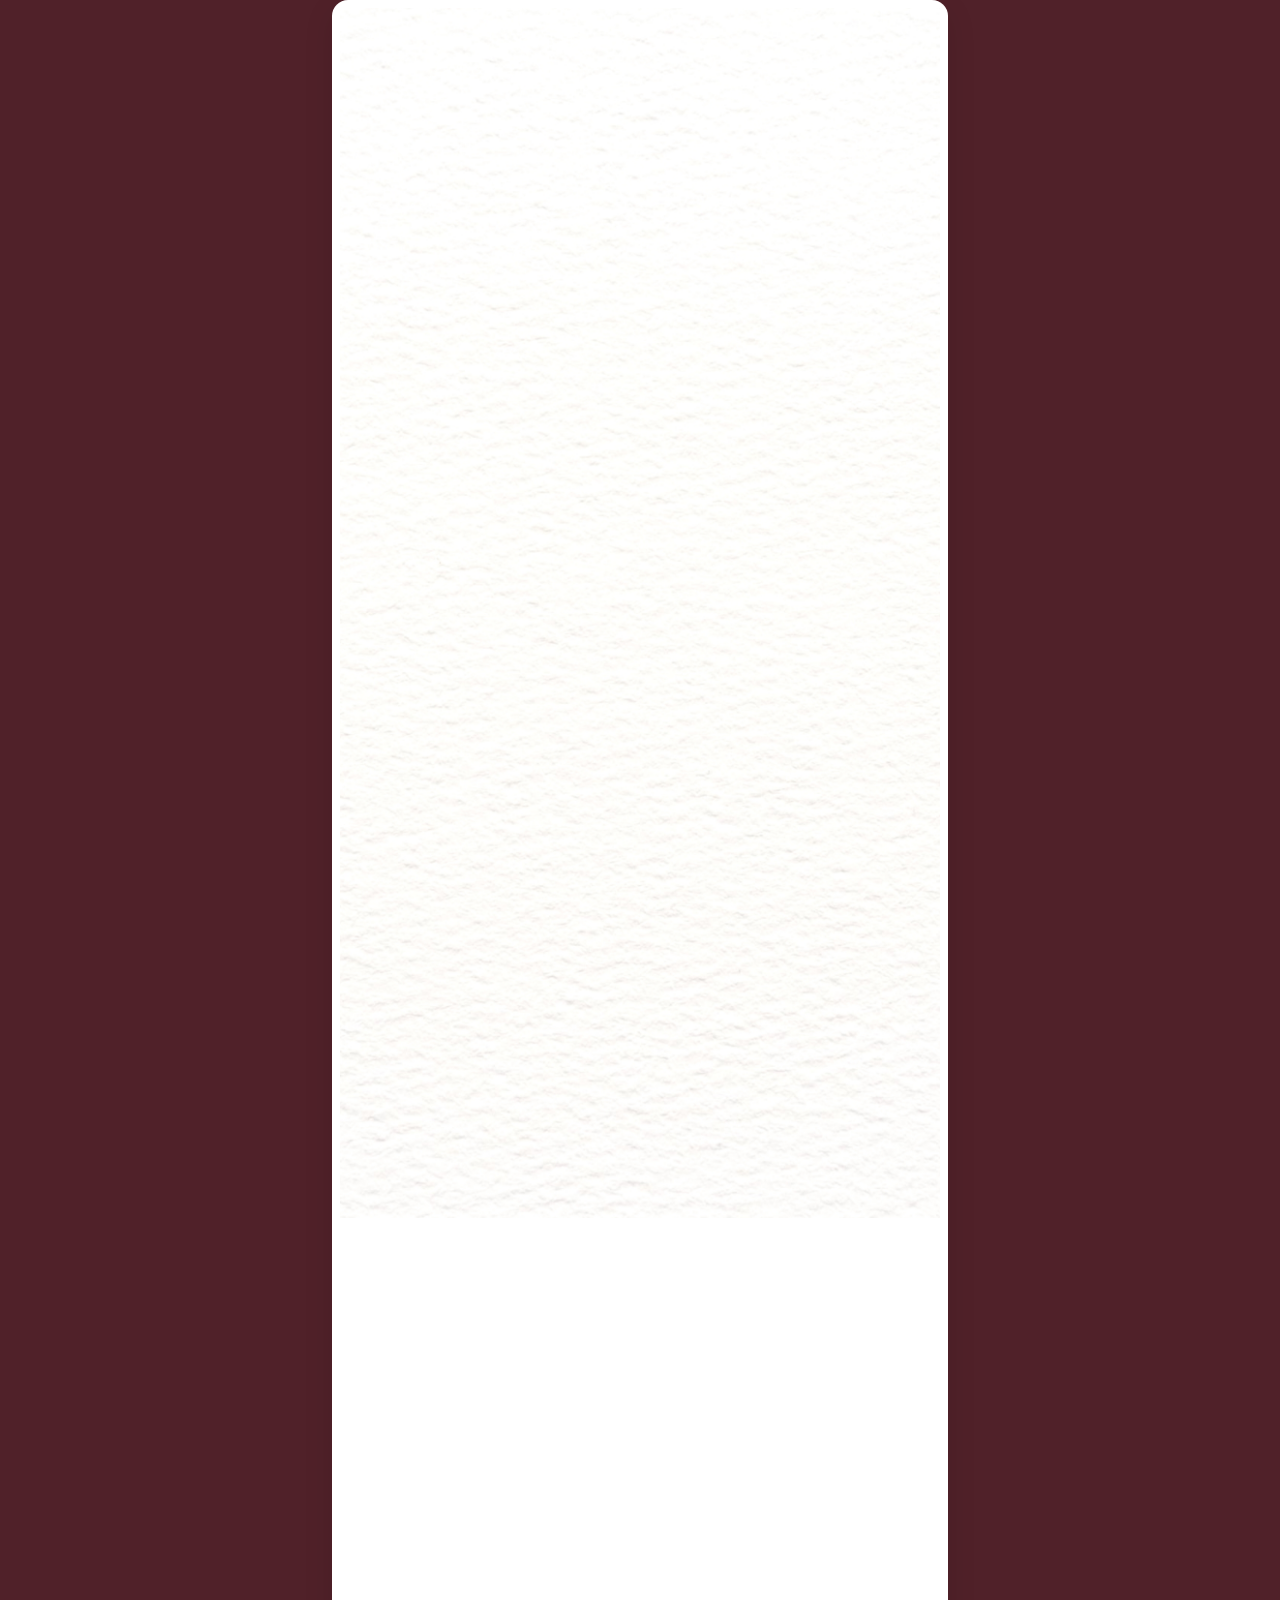
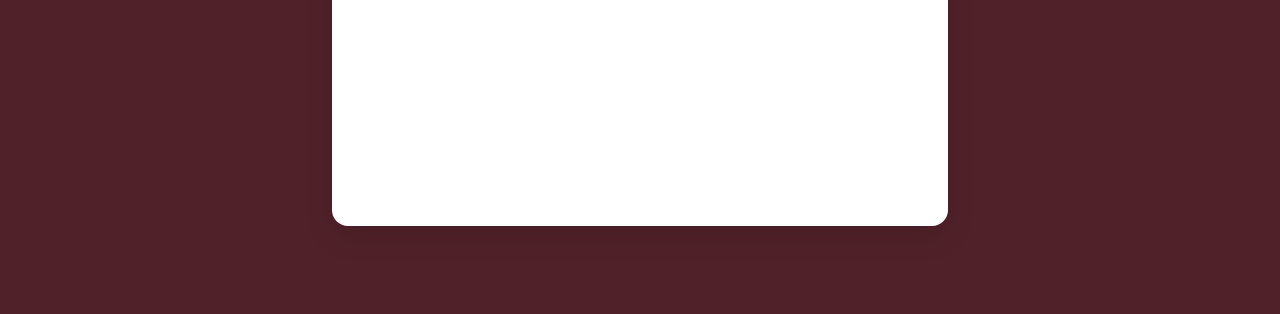
==== invite.html @ 8f1e995b "envelope animation" ====
<!DOCTYPE html>
<html lang="en">
<head>
    <meta charset="UTF-8">
    <meta name="viewport" content="width=device-width, initial-scale=1.0">
    <title>Wedding Invitation</title>
    <link href="https://fonts.googleapis.com/css2?family=Lora:wght@400;600&display=swap" rel="stylesheet">
    <link rel="stylesheet" href="style.css">
</head>
<body>
    <div class="invitation">
         <div style="position: relative; display: block; width: 100%;">
            <video autoplay muted playsinline style="display: block; width: 100%;" poster="assets/August-poster.jpg">
            <source src="assets/August.mp4" type="video/mp4">
            Your browser does not support the video tag.
            </video>
        </div>
    <div style="position: relative; display: block; width: 100%;">
    <video autoplay muted playsinline style="display: block; width: 100%;">
        <source src="assets/calendar.mp4" type="video/mp4">
        Your browser does not support the video tag.
    </video>

    <!-- Countdown overlaid on the video -->
    <div class="countdown-wrapper" style="
        position: absolute;
        bottom: 5%;
        left: 50%;
        transform: translateX(-50%);
        width: 90%;
    ">
        <div class="countdown">

            <div class="unit">
                <span class="number" id="days">00</span>
                <span class="label">Jours</span>
            </div>

            <span class="colon">:</span>

            <div class="unit">
                <span class="number" id="hours">00</span>
                <span class="label">Heures</span>
            </div>

            <span class="colon">:</span>

            <div class="unit">
                <span class="number" id="minutes">00</span>
                <span class="label">Minutes</span>
            </div>

            <span class="colon">:</span>

            <div class="unit">
                <span class="number" id="seconds">00</span>
                <span class="label">Secondes</span>
            </div>

        </div>
    </div>

</div>

<div style="position: relative; display: block; width: 100%;">
            <video autoplay muted playsinline style="display: block; width: 100%;">
            <source src="assets/local.mp4" type="video/mp4">
            Your browser does not support the video tag.
            </video>

            <div class="location" style="
        position: absolute;
        top: 12%;
        left: 50%;
        transform: translateX(-50%);
        width: 80%;
        aspect-ratio: 4 / 3;
        border-radius: 12px;
        overflow: hidden;
    ">
        <iframe
            src="https://www.google.com/maps/embed?pb=!1m16!1m11!1m3!1d300!2d10.2220329!3d36.8305578!2m2!1f0!2f90!3m2!1i1024!2i768!4f75!3m3!1m2!1s0x12fd3511fcdb24ff%3A0x1391b04218cc8630!2sLa%20Perle%20du%20Lac!4v1779731711032"
            width="100%"
            height="100%"
            style="border: 0; display: block;"
            allowfullscreen=""
            loading="lazy"
            referrerpolicy="no-referrer-when-downgrade">
        </iframe>
    </div>
        </div>


    </div>

    <script>
  // ── Set your wedding date here ──────────────────────────────
  const weddingDate = new Date('2026-08-16T18:00:00');
  // ────────────────────────────────────────────────────────────
 
  function pad(n) {
    return String(n).padStart(2, '0');
  }
 
  function tick() {
    const now  = new Date();
    const diff = weddingDate - now;
 
    if (diff <= 0) {
      document.getElementById('days').textContent    = '00';
      document.getElementById('hours').textContent   = '00';
      document.getElementById('minutes').textContent = '00';
      document.getElementById('seconds').textContent = '00';
      return;
    }
 
    const days    = Math.floor(diff / (1000 * 60 * 60 * 24));
    const hours   = Math.floor((diff % (1000 * 60 * 60 * 24)) / (1000 * 60 * 60));
    const minutes = Math.floor((diff % (1000 * 60 * 60)) / (1000 * 60));
    const seconds = Math.floor((diff % (1000 * 60)) / 1000);
 
    document.getElementById('days').textContent    = pad(days);
    document.getElementById('hours').textContent   = pad(hours);
    document.getElementById('minutes').textContent = pad(minutes);
    document.getElementById('seconds').textContent = pad(seconds);
  }
 
  tick();
  setInterval(tick, 1000);
</script>
</body>

</html>
---- style.css ----
body {
            font-family: 'Lora', serif;
            margin: 0;
            padding: 0;
            display: flex;
            justify-content: center;
            align-items: center;
            min-height: 100vh;
            background: #502129;
            color: #333;
        }
        .invitation {
            max-width: 600px;
            padding: 0.5rem;
            border-radius: 16px;
            background: #fff;
            /* background-image: url(bg.svg); */
            box-shadow: 0 10px 30px rgba(0,0,0,0.1);
            text-align: center;
        }
        h1 {
            margin-top: 0;
            color: #b77b65;
        }
        p {
            line-height: 1.6;
        }
        .details {
            margin: 1.5rem 0;
        }

 .countdown-wrapper {
      width: 100%;
      padding: clamp(1.2rem, 4vw, 2.2rem) clamp(1rem, 5vw, 3rem);
      box-sizing: border-box;
      color: #fff;
    }

    @keyframes riseUp {
    from {
        opacity: 0;
        transform: translateX(-50%) translateY(30px);
    }
    to {
        opacity: 1;
        transform: translateX(-50%) translateY(0);
    }
}

.countdown-wrapper {
    animation: riseUp 1s ease forwards;
    animation-delay: 1.5s;  /* ← change this to your desired delay */
    opacity: 0;           /* hidden before animation starts */
}

.location{
  animation: riseUp 1s ease forwards;
    animation-delay: 0.5s;  /* ← change this to your desired delay */
    opacity: 0;
}
 
    .countdown {
      display: grid;
      grid-template-columns: repeat(4, 1fr);
      gap: 0;
    }
 
    .unit {
      display: flex;
      flex-direction: column;
      align-items: center;
      gap: clamp(0.4rem, 1.5vw, 0.8rem);
    }
 
 
 
    .number {
      font-family: 'Lora', serif;
      font-size: clamp(2rem, 8vw, 4rem);
      font-weight: 400;
      line-height: 1;
      letter-spacing: -0.02em;
 
      /* ── Prevents layout shift when digits change width ── */
      font-variant-numeric: tabular-nums;
      font-feature-settings: "tnum";
 
      /* Fixed width so single digits don't cause reflow */
      min-width: 2.2ch;
      text-align: center;
    }
 
    .label {
      font-family: 'Lora', serif;
      font-size: clamp(0.45rem, 1.5vw, 0.7rem);
      font-weight: 500;
      letter-spacing: 0.2em;
      text-transform: uppercase;
      text-align: center;
    }
 
    /* Colon separators */
    .sep {
      display: flex;
      align-items: flex-start;
      padding-top: clamp(0.3rem, 1vw, 0.6rem);
      font-family: 'Lora', serif;
      font-size: clamp(2rem, 8vw, 5rem);
      color: var(--text);
      line-height: 1;
      /* pull colons out of the grid flow so they sit between units */
      position: absolute;
    }
 
    /* Re-do layout to include colons inline */
    .countdown {
      display: flex;
      align-items: flex-start;
      justify-content: space-between;
    }
 
    .colon {
      font-family: 'Lora', serif;
      font-size: clamp(2rem, 8vw, 4rem);
      line-height: 1;
      padding: 0 clamp(0.1rem, 0.8vw, 0.5rem);
      /* vertically align with numbers, offset label space below */
      margin-bottom: clamp(1.2rem, 3vw, 2rem);
      flex-shrink: 0;
      user-select: none;
    }
 
    .unit { flex: 1; }
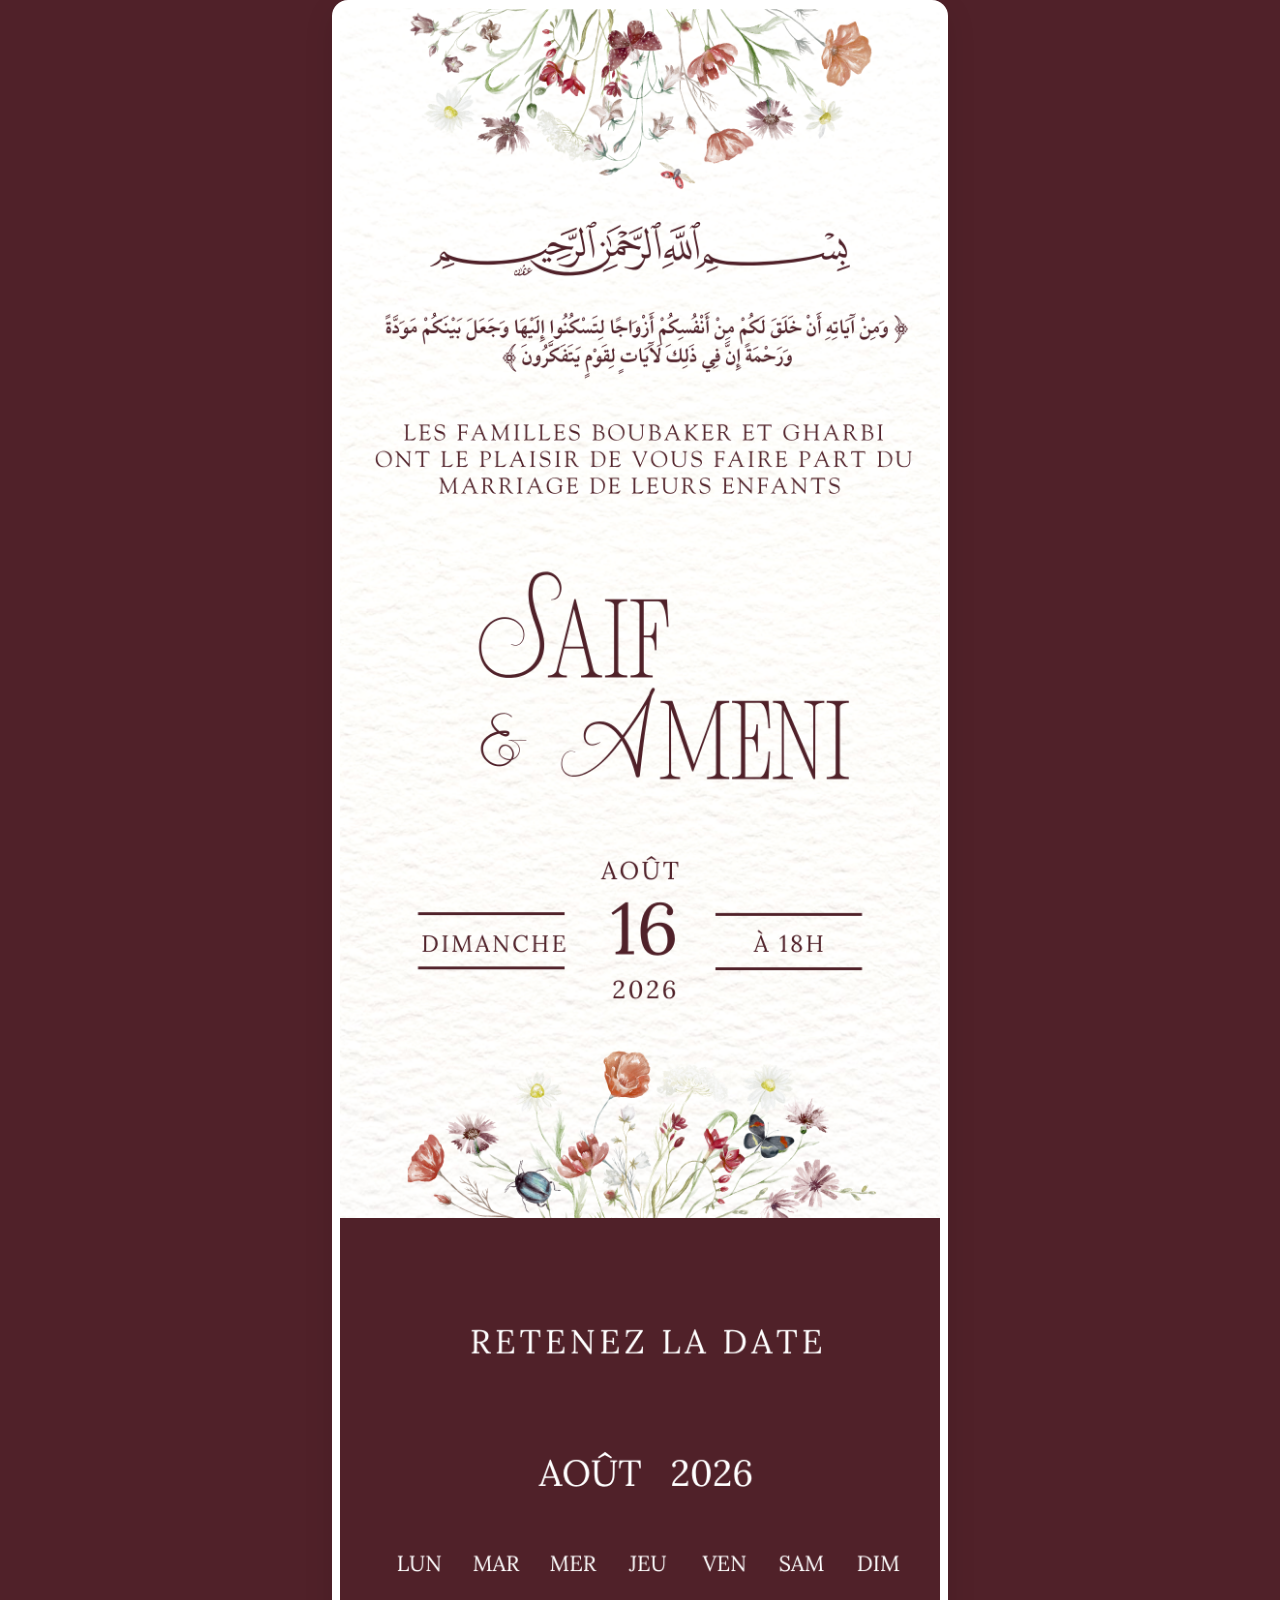
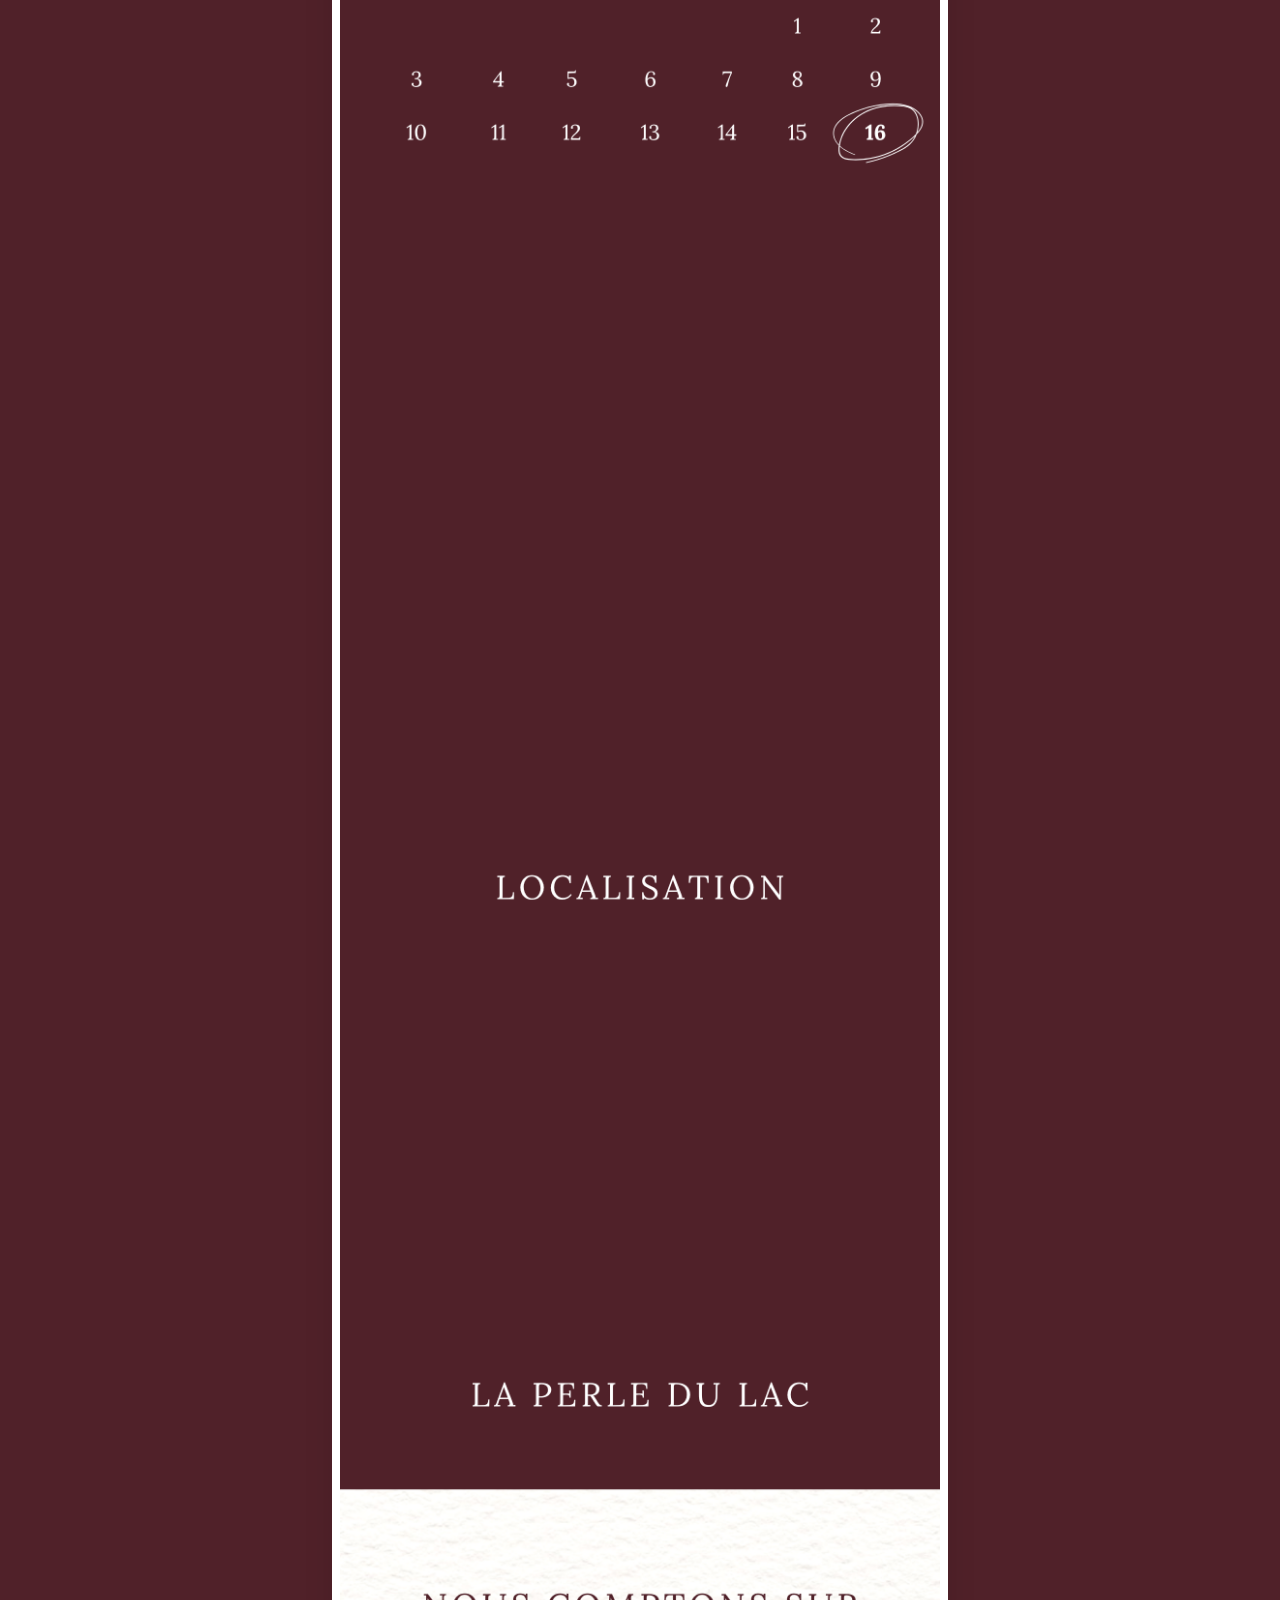
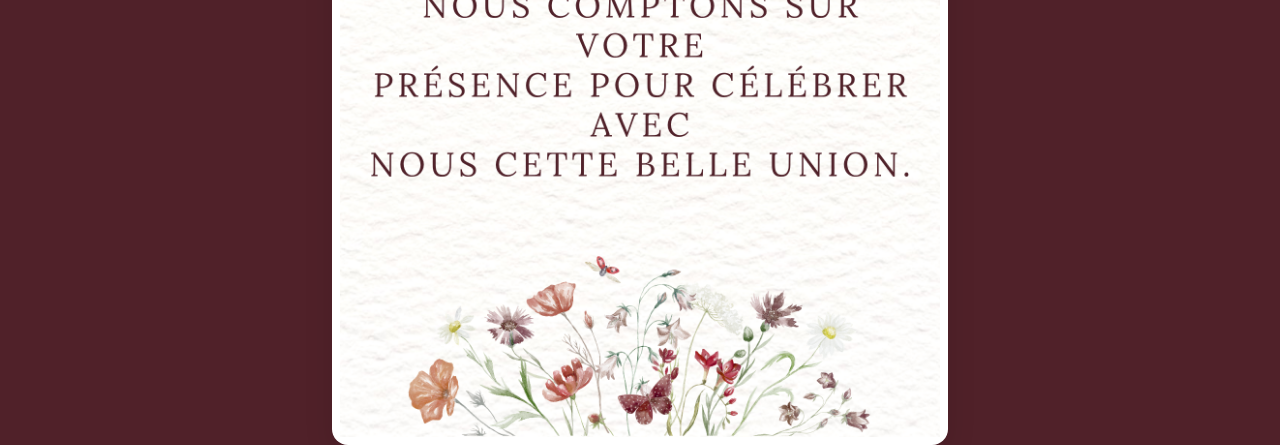
==== commit d80fd731: "remove invite video elements" ====
--- a/invite.html
+++ b/invite.html
@@ -3,72 +3,143 @@
 <head>
     <meta charset="UTF-8">
     <meta name="viewport" content="width=device-width, initial-scale=1.0">
-    <title>Wedding Invitation</title>
+    <title>Invitation de marriage</title>
     <link href="https://fonts.googleapis.com/css2?family=Lora:wght@400;600&display=swap" rel="stylesheet">
     <link rel="stylesheet" href="style.css">
+    <style>
+  .invite {
+  position: relative;
+  width: 100%;
+  max-width: 600px;
+}
+
+/* First image defines the height naturally */
+.invite img:first-child {
+  position: relative; /* in flow — sets the container height */
+  display: block;
+  width: 100%;
+  height: auto;
+  opacity: 0;
+  transform: translateY(12px);
+  transition: opacity 0.4s ease, transform 0.4s ease;
+}
+
+/* All other images stack on top */
+.invite img:not(:first-child) {
+  position: absolute;
+  top: 0; left: 0;
+  width: 100%;
+  height: 100%;
+  object-fit: contain; /* or cover depending on your PNGs */
+  opacity: 0;
+  transform: translateY(12px);
+  transition: opacity 0.4s ease, transform 0.4s ease;
+}
+
+.invite img.visible {
+  opacity: 1;
+  transform: translateY(0);
+}
+.cal-layer {
+  position: absolute;
+  top: 0; left: 0;
+  width: 100%;
+  height: 100%;
+  object-fit: contain;
+  opacity: 0;
+  transform: translateY(12px);
+  transition: opacity 0.4s ease, transform 0.4s ease;
+}
+
+.cal-layer:first-child {
+  position: relative;
+  display: block;
+  height: auto;
+}
+
+.local-layer {
+  position: absolute;
+  top: 0; left: 0;
+  width: 100%;
+  height: 100%;
+  object-fit: contain;
+  opacity: 0;
+  transform: translateY(12px);
+  transition: opacity 0.7s ease, transform 0.7s ease;
+}
+
+.local-layer:first-child {
+  position: relative;
+  display: block;
+  height: auto;
+}
+
+#local-map {
+  opacity: 0;
+  transition: opacity 0.7s ease;
+}
+</style>
 </head>
 <body>
     <div class="invitation">
-         <div style="position: relative; display: block; width: 100%;">
-            <video autoplay muted playsinline style="display: block; width: 100%;" poster="assets/August-poster.jpg">
-            <source src="assets/August.mp4" type="video/mp4">
-            Your browser does not support the video tag.
-            </video>
+         <div  class="invite" style="position: relative;">
+            <img class="layer" src="assets/August-0.png">
+            <img class="layer" src="assets/August-1.png">
+            <img class="layer" src="assets/August-2.png">
+            <img class="layer" src="assets/August-3.png">
+            <img class="layer" src="assets/August-4.png">
+            <img class="layer" src="assets/August-5.png">
+            <img class="layer" src="assets/August-6.png">
+            <img class="layer" src="assets/August-7.png">
         </div>
-    <div style="position: relative; display: block; width: 100%;">
-    <video autoplay muted playsinline style="display: block; width: 100%;">
-        <source src="assets/calendar.mp4" type="video/mp4">
-        Your browser does not support the video tag.
-    </video>
-
-    <!-- Countdown overlaid on the video -->
+
+
+
+    <div style="position: relative; width: 100%;">
+
+  <!-- Stacked PNG layers -->
+  <div class="calendar" style="position: relative; width: 100%;">
+    <img class="cal-layer" src="assets/calendar-0.png">
+    <img class="cal-layer" src="assets/calendar-1.png">
+    <img class="cal-layer" src="assets/calendar-2.png">
+    <img class="cal-layer" src="assets/calendar-3.png">
+    <img class="cal-layer" src="assets/calendar-4.png">
+    <img class="cal-layer" src="assets/calendar-5.png">
+    <img class="cal-layer" src="assets/calendar-6.png">
+    <img class="cal-layer" src="assets/calendar-7.png">
+    <img class="cal-layer" src="assets/calendar-8.png">
+    <img class="cal-layer" src="assets/calendar-9.png">
+    <img class="cal-layer" src="assets/calendar-10.png">
+
+    <!-- Countdown sits inside the same relative container, on top of all images -->
     <div class="countdown-wrapper" style="
         position: absolute;
         bottom: 5%;
         left: 50%;
         transform: translateX(-50%);
         width: 90%;
-    ">
-        <div class="countdown">
-
-            <div class="unit">
-                <span class="number" id="days">00</span>
-                <span class="label">Jours</span>
-            </div>
-
-            <span class="colon">:</span>
-
-            <div class="unit">
-                <span class="number" id="hours">00</span>
-                <span class="label">Heures</span>
-            </div>
-
-            <span class="colon">:</span>
-
-            <div class="unit">
-                <span class="number" id="minutes">00</span>
-                <span class="label">Minutes</span>
-            </div>
-
-            <span class="colon">:</span>
-
-            <div class="unit">
-                <span class="number" id="seconds">00</span>
-                <span class="label">Secondes</span>
-            </div>
-
-        </div>
+        opacity: 0;
+    " id="cal-countdown">
+      <div class="countdown">
+        <div class="unit"><span class="number" id="days">00</span><span class="label">Jours</span></div>
+        <span class="colon">:</span>
+        <div class="unit"><span class="number" id="hours">00</span><span class="label">Heures</span></div>
+        <span class="colon">:</span>
+        <div class="unit"><span class="number" id="minutes">00</span><span class="label">Minutes</span></div>
+        <span class="colon">:</span>
+        <div class="unit"><span class="number" id="seconds">00</span><span class="label">Secondes</span></div>
+      </div>
     </div>
 
+  </div>
 </div>
 
-<div style="position: relative; display: block; width: 100%;">
-            <video autoplay muted playsinline style="display: block; width: 100%;">
-            <source src="assets/local.mp4" type="video/mp4">
-            Your browser does not support the video tag.
-            </video>
-
-            <div class="location" style="
+<div style="position: relative; width: 100%;">
+  <div class="local" style="position: relative; width: 100%;">
+    <img class="local-layer" src="assets/local-0.png">
+    <img class="local-layer" src="assets/local-1.png">
+
+    <div class="location" id="local-map" style="
         position: absolute;
         top: 12%;
         left: 50%;
@@ -78,34 +149,38 @@
         border-radius: 12px;
         overflow: hidden;
     ">
-        <iframe
-            src="https://www.google.com/maps/embed?pb=!1m16!1m11!1m3!1d300!2d10.2220329!3d36.8305578!2m2!1f0!2f90!3m2!1i1024!2i768!4f75!3m3!1m2!1s0x12fd3511fcdb24ff%3A0x1391b04218cc8630!2sLa%20Perle%20du%20Lac!4v1779731711032"
-            width="100%"
-            height="100%"
-            style="border: 0; display: block;"
-            allowfullscreen=""
-            loading="lazy"
-            referrerpolicy="no-referrer-when-downgrade">
-        </iframe>
+      <iframe
+        src="https://www.google.com/maps/embed?pb=!1m16!1m11!1m3!1d300!2d10.2220329!3d36.8305578!2m2!1f0!2f90!3m2!1i1024!2i768!4f75!3m3!1m2!1s0x12fd3511fcdb24ff%3A0x1391b04218cc8630!2sLa%20Perle%20du%20Lac!4v1779731711032"
+        width="100%"
+        height="100%"
+        style="border: 0; display: block;"
+        allowfullscreen=""
+        loading="lazy"
+        referrerpolicy="no-referrer-when-downgrade">
+      </iframe>
     </div>
-        </div>
+
+    <img class="local-layer" src="assets/local-2.png">
+    <img class="local-layer" src="assets/local-3.png">
+    <img class="local-layer" src="assets/local-4.png">
+  </div>
+</div>
 
 
     </div>
 
-    <script>
-  // ── Set your wedding date here ──────────────────────────────
+  <script>
+  // ── Countdown ──────────────────────────────────────────────
   const weddingDate = new Date('2026-08-16T18:00:00');
-  // ────────────────────────────────────────────────────────────
- 
+
   function pad(n) {
     return String(n).padStart(2, '0');
   }
- 
+
   function tick() {
     const now  = new Date();
     const diff = weddingDate - now;
- 
+
     if (diff <= 0) {
       document.getElementById('days').textContent    = '00';
       document.getElementById('hours').textContent   = '00';
@@ -113,20 +188,70 @@
       document.getElementById('seconds').textContent = '00';
       return;
     }
- 
+
     const days    = Math.floor(diff / (1000 * 60 * 60 * 24));
     const hours   = Math.floor((diff % (1000 * 60 * 60 * 24)) / (1000 * 60 * 60));
     const minutes = Math.floor((diff % (1000 * 60 * 60)) / (1000 * 60));
     const seconds = Math.floor((diff % (1000 * 60)) / 1000);
- 
+
     document.getElementById('days').textContent    = pad(days);
     document.getElementById('hours').textContent   = pad(hours);
     document.getElementById('minutes').textContent = pad(minutes);
     document.getElementById('seconds').textContent = pad(seconds);
   }
- 
+
   tick();
   setInterval(tick, 1000);
+
+  // ── Scroll animations ──────────────────────────────────────
+  function animateBlock(layers, extra = [], delayBetween = 200) {
+    layers.forEach((el, i) => {
+      setTimeout(() => {
+        el.style.opacity = '1';
+        el.style.transform = 'translateY(0)';
+      }, i * delayBetween);
+    });
+
+    extra.forEach(({ el, delay }) => {
+      setTimeout(() => {
+        el.style.transition = 'opacity 0.4s ease, transform 0.4s ease';
+        el.style.opacity = '1';
+      }, delay);
+    });
+  }
+
+  function observe(trigger, layers, extra = []) {
+    const observer = new IntersectionObserver((entries) => {
+      entries.forEach(entry => {
+        if (entry.isIntersecting) {
+          animateBlock(layers, extra);
+          observer.unobserve(entry.target);
+        }
+      });
+    }, { threshold: 0.2 });
+
+    observer.observe(trigger);
+  }
+
+  // Invitation block
+  observe(
+    document.querySelector('.invite'),
+    document.querySelectorAll('.invite img')
+  );
+
+  // Calendar block
+  observe(
+    document.querySelector('.calendar'),
+    document.querySelectorAll('.cal-layer'),
+    [{ el: document.getElementById('cal-countdown'), delay: 11 * 200 }]
+  );
+
+  // Local block
+  observe(
+    document.querySelector('.local'),
+    document.querySelectorAll('.local-layer'),
+    [{ el: document.getElementById('local-map'), delay: 2 * 400 }]
+  );
 </script>
 </body>
 
--- a/style.css
+++ b/style.css
@@ -35,23 +35,6 @@
       box-sizing: border-box;
       color: #fff;
     }
-
-    @keyframes riseUp {
-    from {
-        opacity: 0;
-        transform: translateX(-50%) translateY(30px);
-    }
-    to {
-        opacity: 1;
-        transform: translateX(-50%) translateY(0);
-    }
-}
-
-.countdown-wrapper {
-    animation: riseUp 1s ease forwards;
-    animation-delay: 1.5s;  /* ← change this to your desired delay */
-    opacity: 0;           /* hidden before animation starts */
-}
 
 .location{
   animation: riseUp 1s ease forwards;
